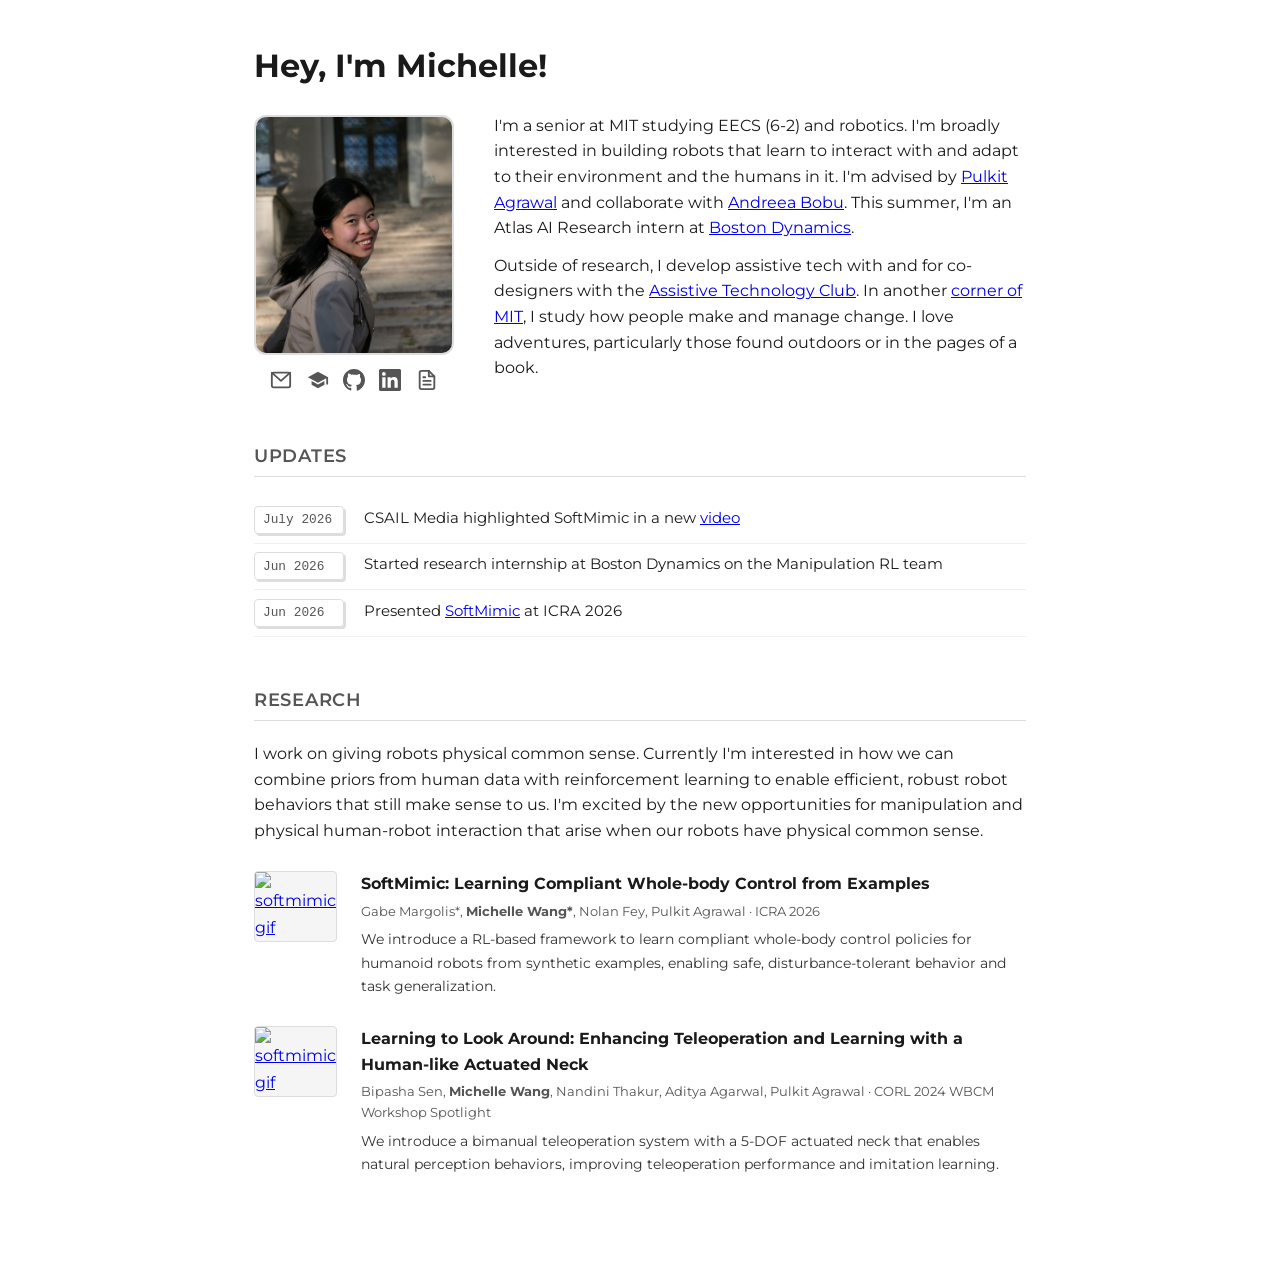
==== index.html @ 6b2bcee9 "initial draft" ====
<!DOCTYPE html>
<html lang="en">
<head>
  <meta charset="UTF-8" />
  <meta name="viewport" content="width=device-width, initial-scale=1.0" />
  <title>Michelle Wang</title>
  <link rel="stylesheet" href="css/style.css" />
</head>
<body>

<main>

  <!-- ── HERO ────────────────────────────────────────────────────────── -->
  <section class="hero">
    <h1 class="hero-title">Hey, I'm Michelle!</h1>
    <div class="hero-body">
    <div class="hero-photo-col">
      <img class="hero-photo" src="assets/headshot.jpg" alt="Michelle Wang" />
      <div class="hero-links">
        <a href="mailto:wangmj@mit.edu" title="Email">
          <!-- Email -->
          <svg xmlns="http://www.w3.org/2000/svg" viewBox="0 0 24 24" fill="none" stroke="currentColor" stroke-width="2" stroke-linecap="round" stroke-linejoin="round"><rect x="2" y="4" width="20" height="16" rx="2"/><polyline points="2,4 12,13 22,4"/></svg>
        </a>
        <a href="https://scholar.google.com/citations?view_op=list_works&hl=en&hl=en&user=BXwtOxkAAAAJ" target="_blank" title="Google Scholar">
          <!-- Graduation cap (Google Scholar) -->
          <svg xmlns="http://www.w3.org/2000/svg" viewBox="0 0 24 24" fill="currentColor"><path d="M12 3L1 9l11 6 9-4.91V17h2V9L12 3zM5 13.18v4L12 21l7-3.82v-4L12 17l-7-3.82z"/></svg>
        </a>
        <a href="https://github.com/TreeKangaroo" target="_blank" title="GitHub">
          <!-- GitHub mark -->
          <svg xmlns="http://www.w3.org/2000/svg" viewBox="0 0 24 24" fill="currentColor"><path d="M12 0C5.374 0 0 5.373 0 12c0 5.302 3.438 9.8 8.207 11.387.599.111.793-.261.793-.577v-2.234c-3.338.726-4.033-1.416-4.033-1.416-.546-1.387-1.333-1.756-1.333-1.756-1.089-.745.083-.729.083-.729 1.205.084 1.839 1.237 1.839 1.237 1.07 1.834 2.807 1.304 3.492.997.107-.775.418-1.305.762-1.604-2.665-.305-5.467-1.334-5.467-5.931 0-1.311.469-2.381 1.236-3.221-.124-.303-.535-1.524.117-3.176 0 0 1.008-.322 3.301 1.23A11.509 11.509 0 0 1 12 6.256c1.02.005 2.047.138 3.006.404 2.291-1.552 3.297-1.23 3.297-1.23.653 1.653.242 2.874.118 3.176.77.84 1.235 1.911 1.235 3.221 0 4.609-2.807 5.624-5.479 5.921.43.372.823 1.102.823 2.222v3.293c0 .319.192.694.801.576C20.566 21.797 24 17.3 24 12c0-6.627-5.373-12-12-12z"/></svg>
        </a>
        <a href="https://www.linkedin.com/in/mwangjoy/" target="_blank" title="LinkedIn">
          <!-- LinkedIn mark -->
          <svg xmlns="http://www.w3.org/2000/svg" viewBox="0 0 24 24" fill="currentColor"><path d="M20.447 20.452h-3.554v-5.569c0-1.328-.027-3.037-1.852-3.037-1.853 0-2.136 1.445-2.136 2.939v5.667H9.351V9h3.414v1.561h.046c.477-.9 1.637-1.85 3.37-1.85 3.601 0 4.267 2.37 4.267 5.455v6.286zM5.337 7.433a2.062 2.062 0 0 1-2.063-2.065 2.064 2.064 0 1 1 2.063 2.065zm1.782 13.019H3.555V9h3.564v11.452zM22.225 0H1.771C.792 0 0 .774 0 1.729v20.542C0 23.227.792 24 1.771 24h20.451C23.2 24 24 23.227 24 22.271V1.729C24 .774 23.2 0 22.222 0h.003z"/></svg>
        </a>
        <a href="assets/summer26.pdf" target="_blank" title="Resume">
          <!-- Document / resume -->
          <svg xmlns="http://www.w3.org/2000/svg" viewBox="0 0 24 24" fill="none" stroke="currentColor" stroke-width="2" stroke-linecap="round" stroke-linejoin="round"><path d="M14 2H6a2 2 0 0 0-2 2v16a2 2 0 0 0 2 2h12a2 2 0 0 0 2-2V8z"/><polyline points="14 2 14 8 20 8"/><line x1="16" y1="13" x2="8" y2="13"/><line x1="16" y1="17" x2="8" y2="17"/><line x1="10" y1="9" x2="8" y2="9"/></svg>
        </a>
      </div>
    </div>

    <div class="hero-text">
      <p>
        I'm a senior at MIT studying EECS (6-2) and robotics. I'm broadly interested in building robots that learn to
        interact with and adapt to their environment and the humans in it. I'm advised by <a href="https://people.csail.mit.edu/pulkitag/">Pulkit Agrawal</a>
        and collaborate with <a href="https://www.mit.edu/~abobu/">Andreea Bobu</a>. This summer, I'm an Atlas AI Research intern at <a href="https://bostondynamics.com/">Boston Dynamics</a>.
      </p>
      <p>
        Outside of research, I develop assistive tech with and for co-designers with the <a href="https://assistivetech.mit.edu/">Assistive Technology Club</a>.
        In another <a href="https://dusp.mit.edu/undergraduate#hass-concentrations">corner of MIT</a>, I study how people make and manage change.
        I love adventures, particularly those found outdoors or in the pages of a book.
      </p>
    </div>
    </div>
  </section>

  <!-- ── UPDATES ───────────────────────────────────────────────────── -->
  <section id="updates">
    <h2 class="section-heading">Updates</h2>
    <ul class="updates-list">
      <!--
        Add new items at the top. Format:
        <li>
          <span class="update-date">Mon YYYY</span>
          <span>Your update text, optionally with a <a href="#">link</a>.</span>
        </li>
      -->
      <li>
        <span class="update-date">July 2026</span>
        <span>CSAIL Media highlighted SoftMimic in a new <a href="https://www.youtube.com/watch?v=auAmgSSNYqM">video</a></span>
      </li>
      <li>
        <span class="update-date">Jun 2026</span>
        <span>Started research internship at Boston Dynamics on the Manipulation RL team</span>
      </li>
      <li>
        <span class="update-date">Jun 2026</span>
        <span>Presented <a href="https://gmargo11.github.io/softmimic/">SoftMimic</a> at ICRA 2026</span>
      </li>
    </ul>
  </section>

  <!-- ── SELECTED PUBLICATIONS ─────────────────────────────────────── -->
  <section id="publications">
    <h2 class="section-heading">Research</h2>
    <p class="section-intro">I work on giving robots physical common sense. Currently I'm interested in how we can combine
      priors from human data with reinforcement learning to enable efficient, robust robot behaviors that still make sense to us. I'm excited by the 
      new opportunities for manipulation and physical human-robot interaction that arise when our robots have physical common sense. 
    
    </p>
    <div class="pub-list">

      <!--
        Publication card template — duplicate and fill in for each paper:

        <div class="pub-card">
          <img class="pub-gif" src="assets/paper1.gif" alt="Paper 1 teaser" />
          <div class="pub-info">
            <h3><a href="https://arxiv.org/abs/XXXX.XXXXX" target="_blank">
              Paper Title Here
            </a></h3>
            <p class="pub-venue">Author 1, Author 2, Author 3 · Conference Year</p>
            <p class="pub-summary">
              One or two sentences summarizing the key contribution.
            </p>
          </div>
        </div>
      -->

      <div class="pub-card">
        <a href="https://gmargo11.github.io/softmimic/" target="_blank"><img class="pub-gif" src="assets/softmimic.gif" alt="softmimic gif" /></a>
        <div class="pub-info">
          <h3><a href="https://gmargo11.github.io/softmimic/">SoftMimic: Learning Compliant Whole-body Control from Examples</a></h3>
          <p class="pub-venue">Gabe Margolis*, <b>Michelle Wang*</b>, Nolan Fey, Pulkit Agrawal · ICRA 2026</p>
          <p class="pub-summary">
            We introduce a RL-based framework to learn compliant whole-body control policies for humanoid robots from synthetic examples, enabling safe, disturbance-tolerant behavior and task generalization.
          </p>
        </div>
      </div>

      <div class="pub-card">
        <a href="https://arxiv.org/abs/2411.00704" target="_blank"><img class="pub-gif" src="assets/teleop.gif" alt="softmimic gif" /></a>
        <div class="pub-info">
          <h3><a href="https://arxiv.org/abs/2411.00704">Learning to Look Around: Enhancing Teleoperation and Learning with a Human-like Actuated Neck</a></h3>
          <p class="pub-venue">Bipasha Sen, <b>Michelle Wang</b>, Nandini Thakur, Aditya Agarwal, Pulkit Agrawal · CORL 2024 WBCM Workshop Spotlight</p>
          <p class="pub-summary">
            We introduce a bimanual teleoperation system with a 5-DOF actuated neck that enables natural perception behaviors, improving teleoperation performance and imitation learning.
          </p>
        </div>
      </div>

    </div>
  </section>

</main>

<script src="js/main.js"></script>
</body>
</html>
---- css/style.css ----
@import url('https://fonts.googleapis.com/css2?family=Montserrat:ital,wght@0,400;0,500;0,600;0,700;1,400&display=swap');

/* ── Reset & base ── */
*, *::before, *::after { box-sizing: border-box; margin: 0; padding: 0; }

:root {
  --text:    #1a1a1a;
  --muted:   #555;
  --accent:  #0066cc;
  --border:  #ddd;
  --bg:      #fff;
  --max-w:   820px;
  --font:    'Montserrat', sans-serif;
  --mono:    'Courier New', monospace;
}

body {
  font-family: var(--font);
  color: var(--text);
  background: var(--bg);
  line-height: 1.65;
  font-size: 1rem;
}

/* ── Layout ── */
header {
  border-bottom: 1px solid var(--border);
  padding: 0.75rem 0;
}

header nav {
  max-width: var(--max-w);
  margin: 0 auto;
  padding: 0 1.5rem;
  display: flex;
  align-items: center;
  justify-content: space-between;
}

header nav .site-name {
  font-size: 1.05rem;
  font-weight: bold;
  text-decoration: none;
  color: var(--text);
}

header nav ul {
  list-style: none;
  display: flex;
  gap: 1.75rem;
}

header nav ul a {
  text-decoration: none;
  color: var(--muted);
  font-family: var(--font);
  font-size: 0.9rem;
  letter-spacing: 0.03em;
}

header nav ul a:hover,
header nav ul a.active {
  color: var(--accent);
}

main {
  max-width: var(--max-w);
  margin: 0 auto;
  padding: 2.5rem 1.5rem 4rem;
}

footer {
  border-top: 1px solid var(--border);
  text-align: center;
  padding: 1.25rem;
  font-family: var(--font);
  font-size: 0.8rem;
  color: var(--muted);
}

/* ── Landing: hero ── */
.hero {
  display: flex;
  flex-direction: column;
  margin-bottom: 3rem;
}

.hero-title {
  font-size: 2rem;
  margin-bottom: 1.25rem;
}

.hero-body {
  display: flex;
  gap: 2.5rem;
  align-items: center;
}

.hero-photo-col {
  flex-shrink: 0;
  display: flex;
  flex-direction: column;
  align-items: center;
  gap: 0.85rem;
}

.hero-photo {
  width: 200px;
  height: 240px;
  border-radius: 12px;
  object-fit: cover;
  border: 2px solid var(--border);
}

.hero-photo-placeholder {
  width: 180px;
  height: 180px;
  border-radius: 50%;
  background: #e8e8e8;
  border: 2px solid var(--border);
  display: flex;
  align-items: center;
  justify-content: center;
  font-family: var(--font);
  font-size: 0.75rem;
  color: var(--muted);
  text-align: center;
}

.hero-text h1 {
  font-size: 1.75rem;
  margin-bottom: 0.75rem;
}

.hero-text .tagline {
  font-family: var(--font);
  color: var(--muted);
  font-size: 0.9rem;
  margin-bottom: 1rem;
}

.hero-text p {
  font-size: 0.97rem;
  margin-bottom: 0.75rem;
}

.hero-links {
  display: flex;
  gap: 0.9rem;
}

.hero-links a {
  color: var(--muted);
  display: flex;
  align-items: center;
  justify-content: center;
  text-decoration: none;
  transition: color 0.15s;
  position: relative;
}

.hero-links a::after {
  content: attr(title);
  position: absolute;
  top: calc(100% + 6px);
  left: 50%;
  transform: translateX(-50%);
  background: var(--text);
  color: #fff;
  font-family: var(--font);
  font-size: 0.7rem;
  padding: 0.2rem 0.45rem;
  border-radius: 4px;
  white-space: nowrap;
  opacity: 0;
  pointer-events: none;
  transition: opacity 0.15s;
}

.hero-links a:hover::after {
  opacity: 1;
}

.hero-links a svg {
  width: 22px;
  height: 22px;
}

.hero-links a:hover { color: var(--accent); }

/* ── Section headings ── */
.section-heading {
  font-size: 1.1rem;
  font-family: var(--font);
  font-weight: 600;
  letter-spacing: 0.04em;
  text-transform: uppercase;
  color: var(--muted);
  border-bottom: 1px solid var(--border);
  padding-bottom: 0.4rem;
  margin-bottom: 1.25rem;
}

section { margin-bottom: 3rem; }

/* ── Updates ── */
.updates-list {
  list-style: none;
}

.updates-list li {
  display: flex;
  gap: 1.25rem;
  padding: 0.55rem 0;
  border-bottom: 1px solid #f0f0f0;
  font-size: 0.93rem;
}

.update-date {
  font-family: var(--mono);
  font-size: 0.8rem;
  color: var(--muted);
  white-space: nowrap;
  min-width: 90px;
  align-self: flex-start;
  border: 1px solid var(--border);
  border-radius: 4px;
  padding: 0.15rem 0.5rem;
  box-shadow: 2px 2px 0 var(--border);
  transition: color 0.15s, border-color 0.15s, box-shadow 0.15s;
}

.updates-list li:hover .update-date {
  color: var(--accent);
  border-color: var(--accent);
  box-shadow: 2px 2px 0 var(--accent);
}

/* ── Publications ── */
.section-intro { font-size: 0.97rem; margin-bottom: 1.75rem; }

.pub-list { display: flex; flex-direction: column; gap: 1.75rem; }

.pub-card {
  display: flex;
  gap: 1.5rem;
  align-items: flex-start;
}

.pub-gif {
  flex-shrink: 0;
  width: 140px;
  height: 100px;
  object-fit: cover;
  border: 1px solid var(--border);
  border-radius: 4px;
  background: #f5f5f5;
}

.pub-gif-placeholder {
  flex-shrink: 0;
  width: 140px;
  height: 100px;
  border: 1px solid var(--border);
  border-radius: 4px;
  background: #f5f5f5;
  display: flex;
  align-items: center;
  justify-content: center;
  font-family: var(--font);
  font-size: 0.7rem;
  color: var(--muted);
  text-align: center;
}

.pub-info h3 {
  font-size: 0.97rem;
  margin-bottom: 0.25rem;
}

.pub-info h3 a {
  color: var(--text);
  text-decoration: none;
}

.pub-info h3 a:hover { color: var(--accent); text-decoration: underline; }

.pub-venue {
  font-family: var(--font);
  font-size: 0.8rem;
  color: var(--muted);
  margin-bottom: 0.4rem;
}

.pub-summary {
  font-size: 0.88rem;
  color: #333;
}

/* ── Skeleton pages ── */
.page-title {
  font-size: 1.6rem;
  margin-bottom: 0.5rem;
}

.page-subtitle {
  font-family: var(--font);
  color: var(--muted);
  font-size: 0.9rem;
  margin-bottom: 2rem;
}

.placeholder-block {
  background: #f8f8f8;
  border: 1px dashed var(--border);
  border-radius: 6px;
  padding: 2.5rem;
  text-align: center;
  font-family: var(--font);
  font-size: 0.9rem;
  color: var(--muted);
}

/* ── Responsive ── */
@media (max-width: 600px) {
  .hero { align-items: center; text-align: center; }
  .hero-body { flex-direction: column; }
  .hero-photo-col { width: 100%; }
  .pub-card { flex-direction: column; }
  .pub-gif, .pub-gif-placeholder { width: 100%; height: 160px; }
}
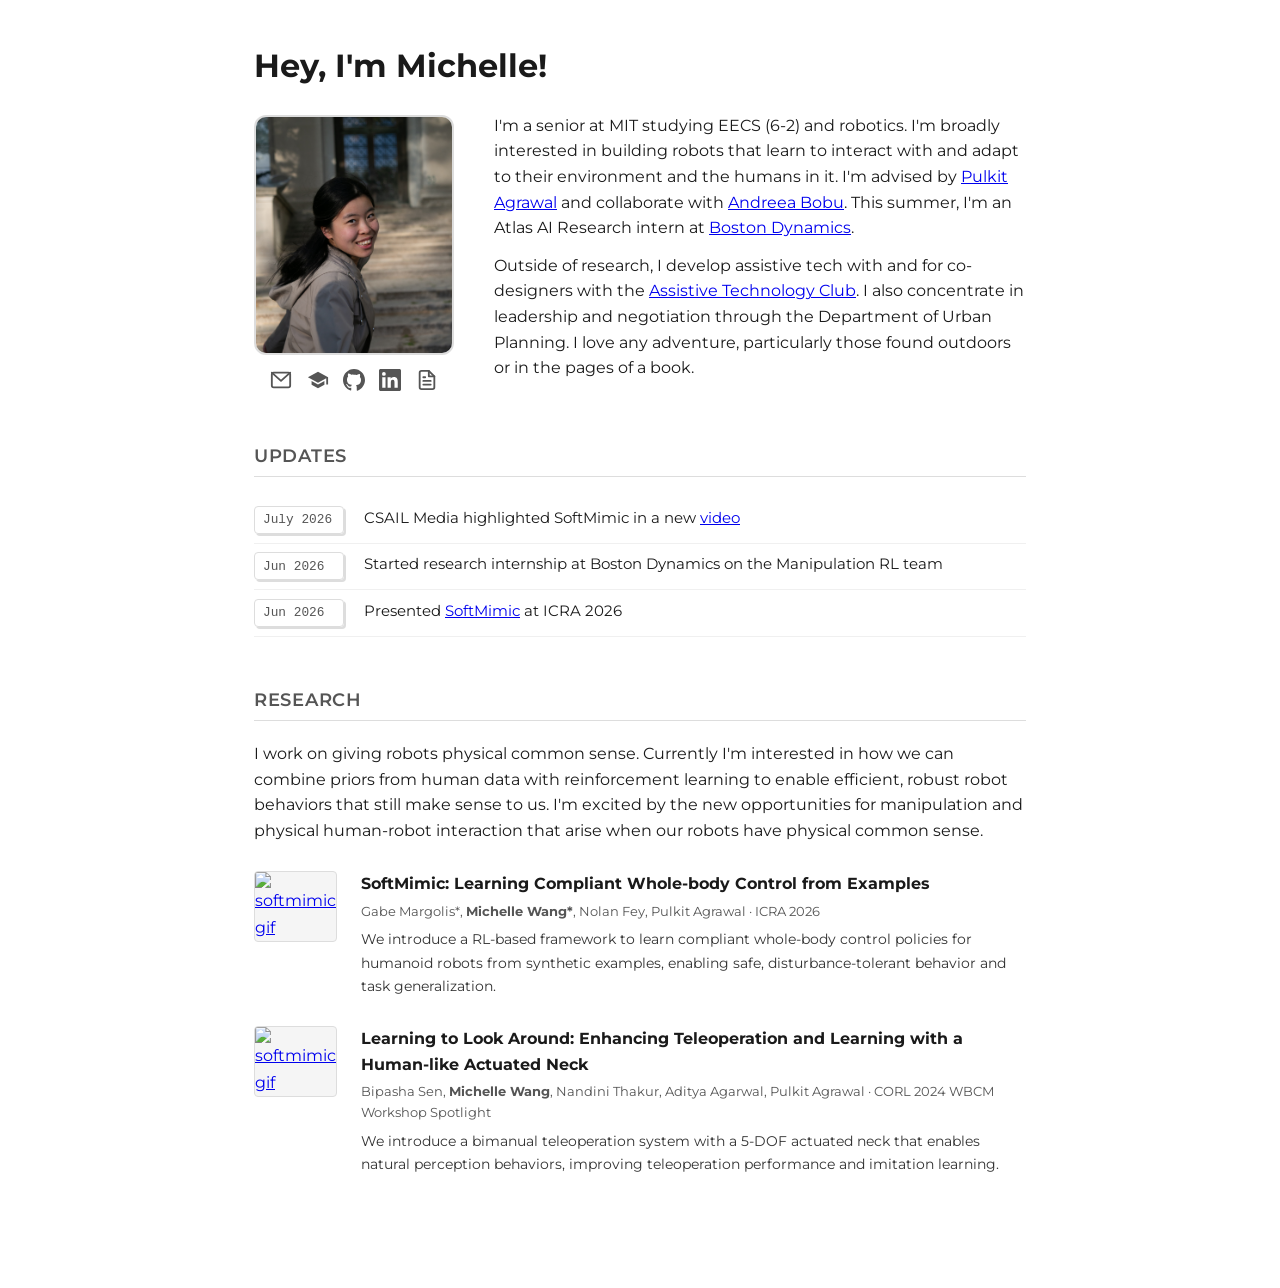
==== commit 7ffbeb94: "wording" ====
--- a/index.html
+++ b/index.html
@@ -48,8 +48,8 @@
       </p>
       <p>
         Outside of research, I develop assistive tech with and for co-designers with the <a href="https://assistivetech.mit.edu/">Assistive Technology Club</a>.
-        In another <a href="https://dusp.mit.edu/undergraduate#hass-concentrations">corner of MIT</a>, I study how people make and manage change.
-        I love adventures, particularly those found outdoors or in the pages of a book.
+        I also concentrate in leadership and negotiation through the Department of Urban Planning.
+        I love any adventure, particularly those found outdoors or in the pages of a book.
       </p>
     </div>
     </div>
@@ -108,7 +108,7 @@
         </div>
       -->
 
-      <div class="pub-card">
+      <div class="pub-card" data-robot="assets/gabe_robot.jpg">
         <a href="https://gmargo11.github.io/softmimic/" target="_blank"><img class="pub-gif" src="assets/softmimic.gif" alt="softmimic gif" /></a>
         <div class="pub-info">
           <h3><a href="https://gmargo11.github.io/softmimic/">SoftMimic: Learning Compliant Whole-body Control from Examples</a></h3>
@@ -119,7 +119,7 @@
         </div>
       </div>
 
-      <div class="pub-card">
+      <div class="pub-card" data-robot="assets/frank_robot.jpg">
         <a href="https://arxiv.org/abs/2411.00704" target="_blank"><img class="pub-gif" src="assets/teleop.gif" alt="softmimic gif" /></a>
         <div class="pub-info">
           <h3><a href="https://arxiv.org/abs/2411.00704">Learning to Look Around: Enhancing Teleoperation and Learning with a Human-like Actuated Neck</a></h3>
@@ -135,6 +135,8 @@
 
 </main>
 
+<img id="robot-egg" class="robot-egg" alt="" aria-hidden="true" />
+
 <script src="js/main.js"></script>
 </body>
 </html>
--- a/css/style.css
+++ b/css/style.css
@@ -321,6 +321,37 @@
   color: var(--muted);
 }
 
+/* ── Robot easter egg ── */
+@keyframes robot-draw-in {
+  0% { clip-path: inset(0 100% 0 0); opacity: 0; }
+  12% { opacity: 1; }
+  100% { clip-path: inset(0 0 0 0); opacity: 1; }
+}
+
+.robot-egg {
+  display: none;
+  position: fixed;
+  left: calc(50% + (var(--max-w) / 2) + 32px);
+  width: 190px;
+  height: auto;
+  filter: drop-shadow(3px 4px 6px rgba(0, 0, 0, 0.18));
+  pointer-events: none;
+  clip-path: inset(0 100% 0 0);
+  opacity: 0;
+  transform: translateY(-50%);
+  transition: opacity 0.25s ease;
+  z-index: 10;
+}
+
+.robot-egg.visible {
+  animation: robot-draw-in 0.8s cubic-bezier(0.25, 0.7, 0.35, 1) forwards;
+}
+
+/* Only enable when there's enough margin to the side of the centered content */
+@media (min-width: 1180px) {
+  .robot-egg { display: block; }
+}
+
 /* ── Responsive ── */
 @media (max-width: 600px) {
   .hero { align-items: center; text-align: center; }
